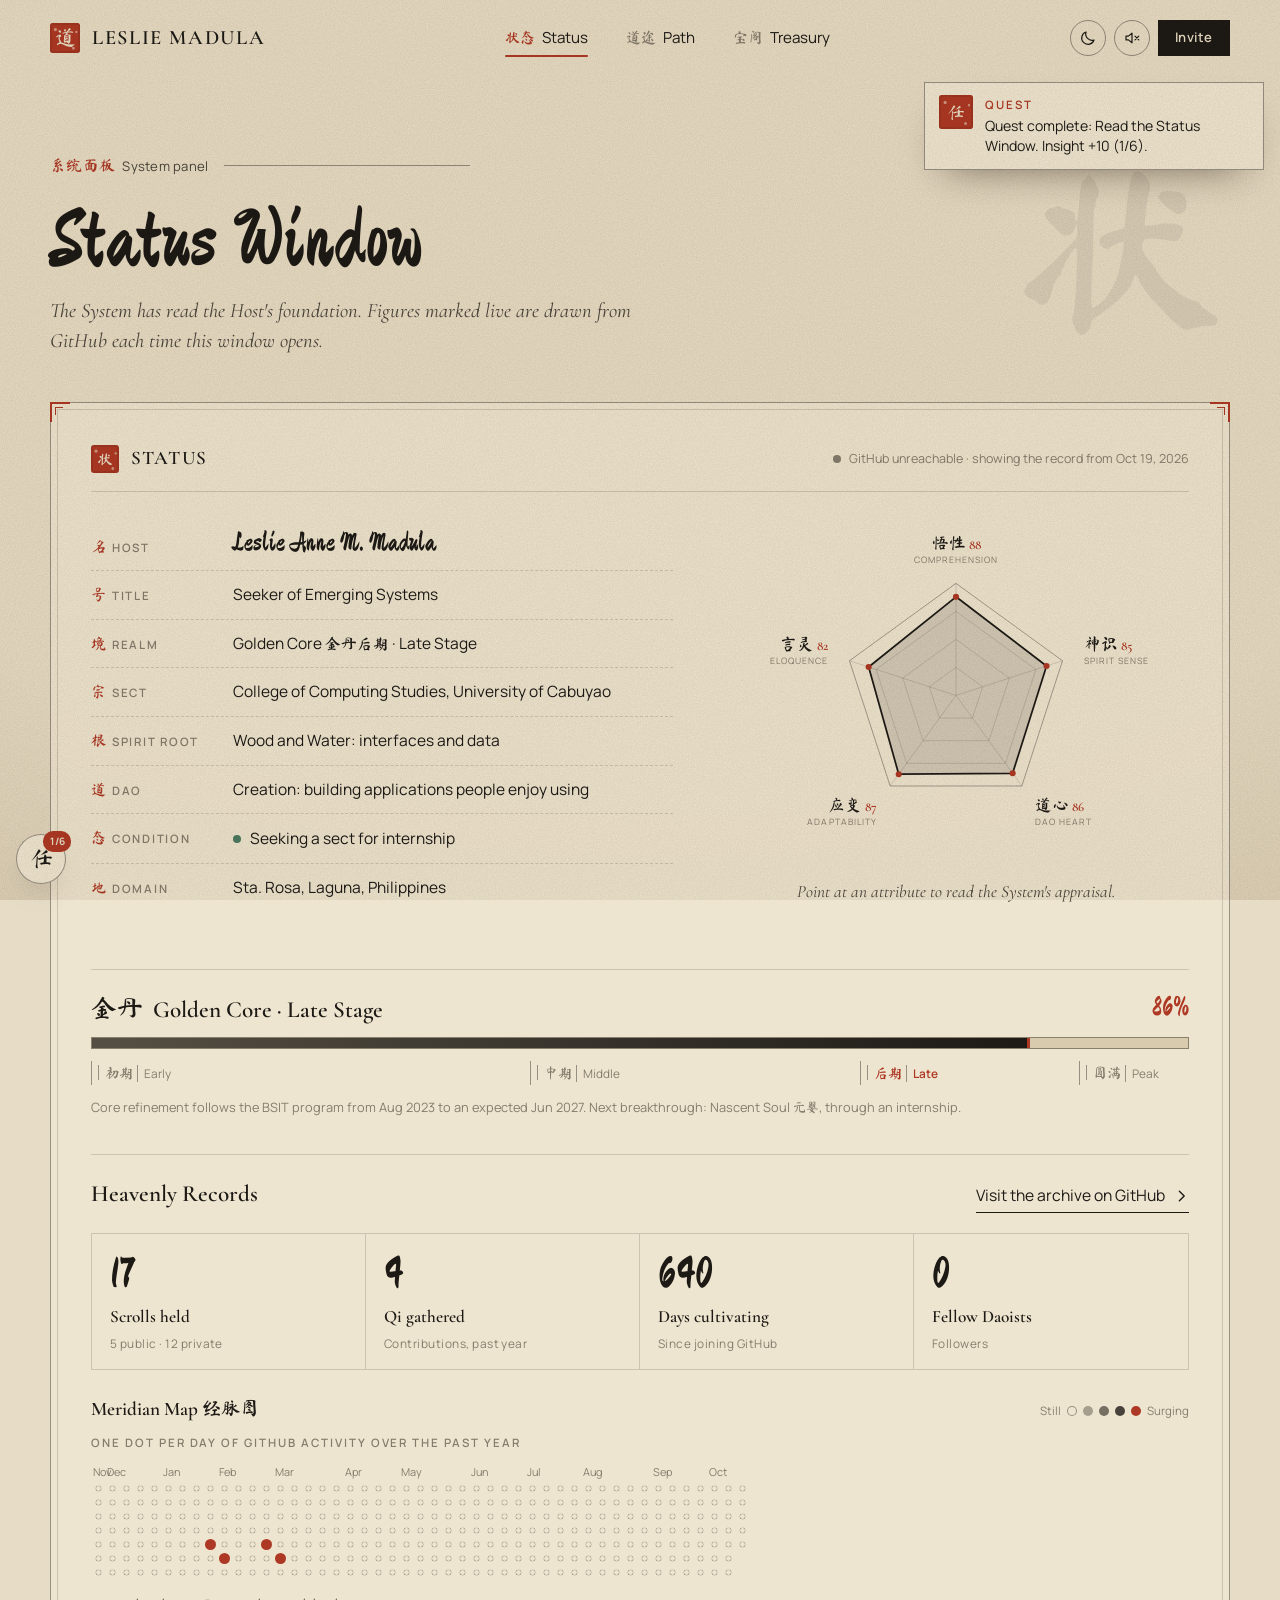
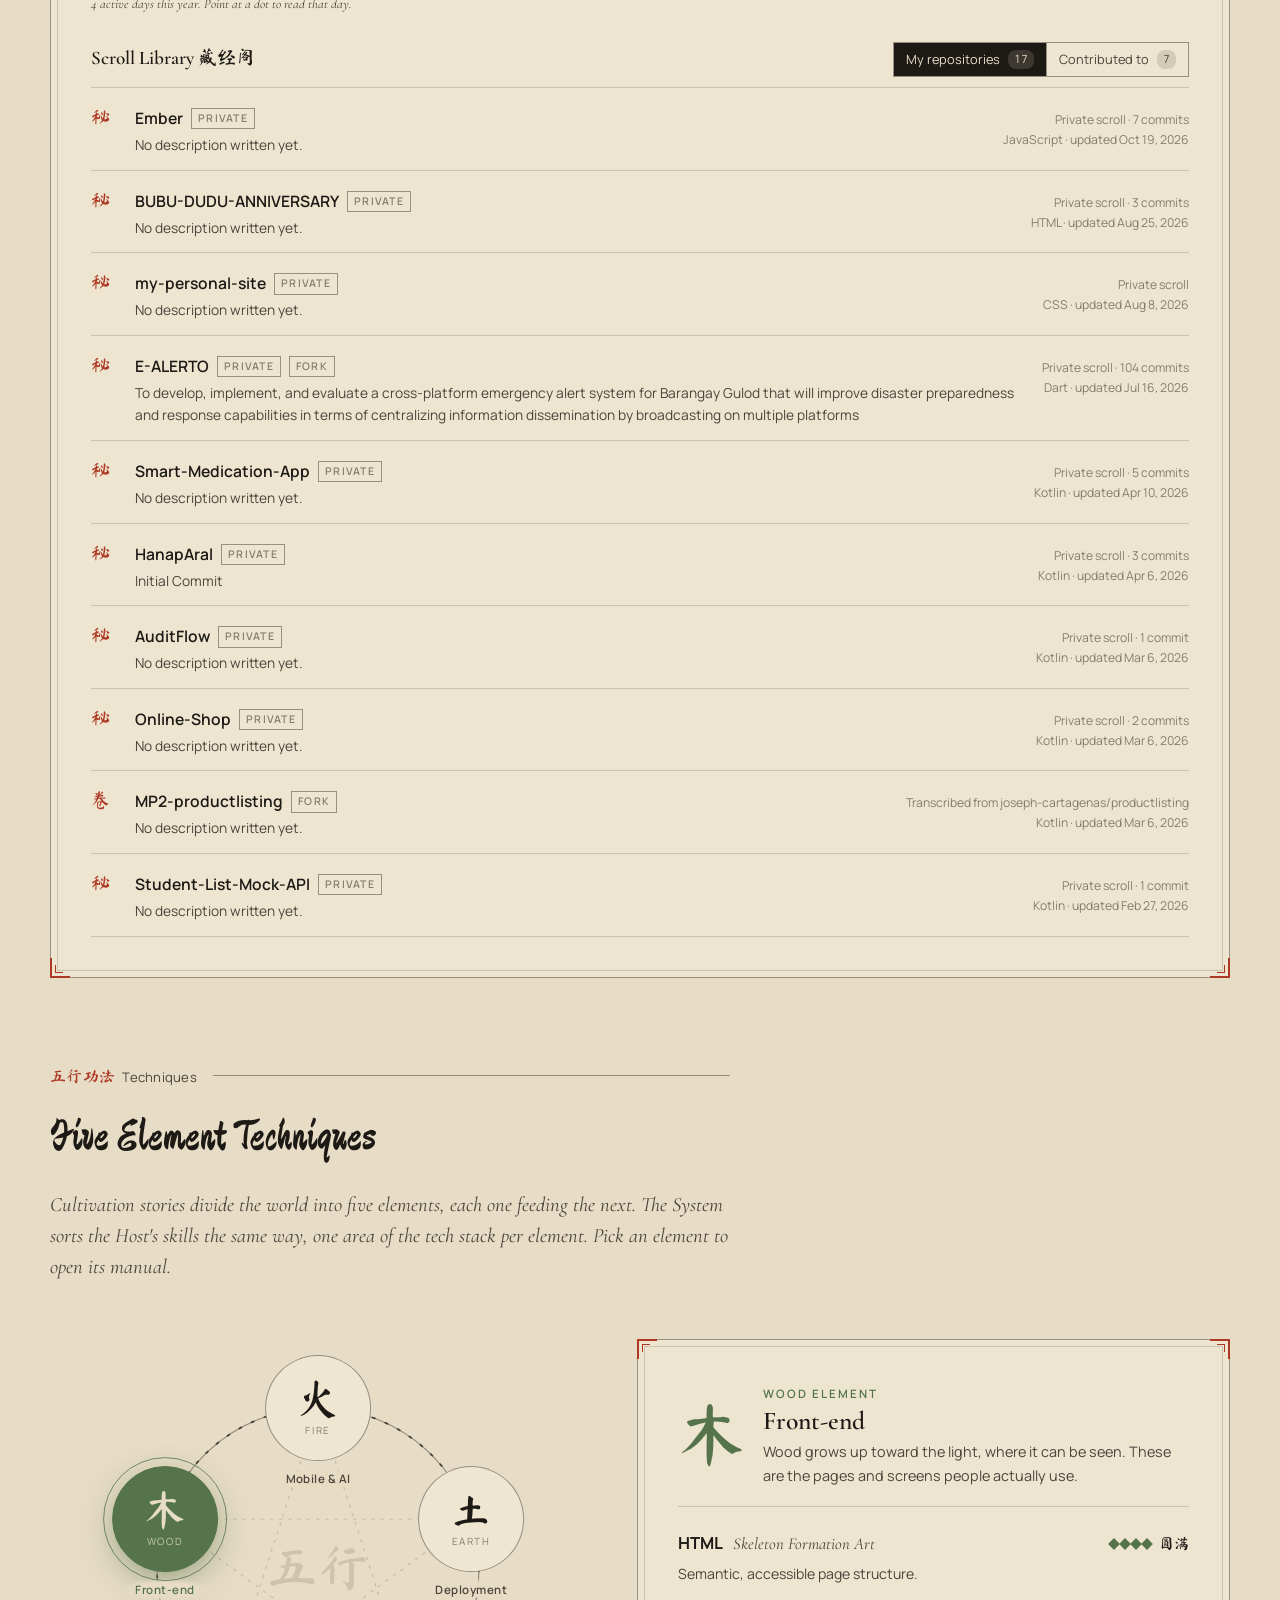
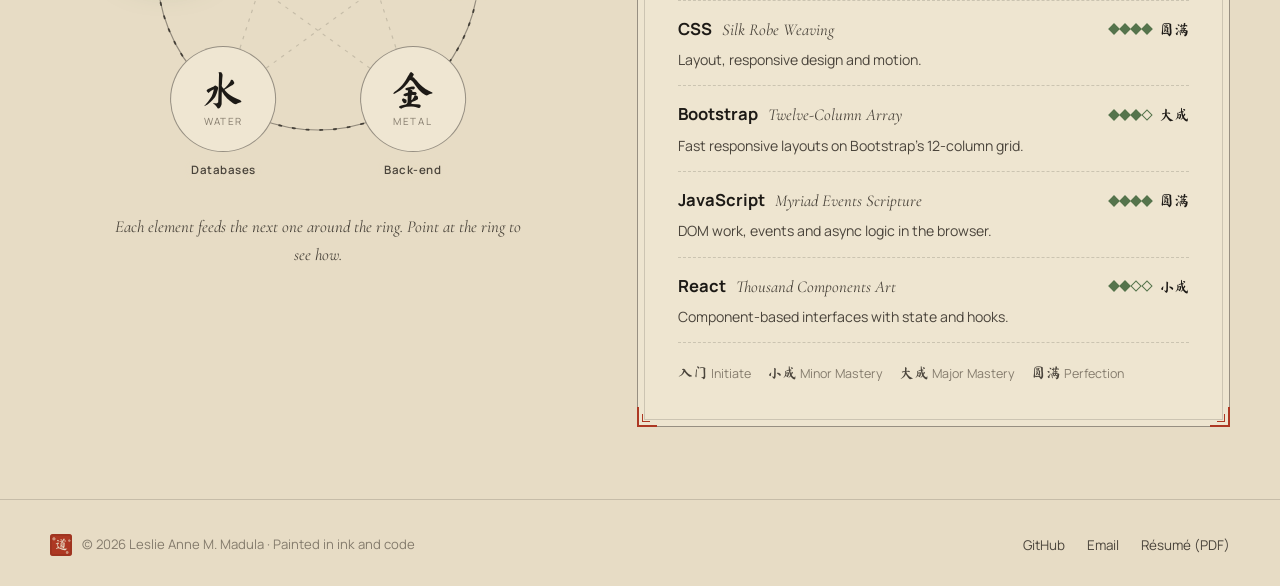
==== status.html @ 6765bb64 "Initial Commit" ====
<!doctype html>
<html lang="en">
<head>
  <meta charset="utf-8">
  <meta name="viewport" content="width=device-width, initial-scale=1, viewport-fit=cover">
  <title>Status Window · Leslie Madula</title>
  <meta name="description" content="Status window of Leslie Anne M. Madula: realm, attributes, live GitHub records and Five Element techniques.">
  <meta name="theme-color" content="#e7dcc5">
  <link rel="icon" href="assets/favicon.svg" type="image/svg+xml">
  <link rel="preconnect" href="https://fonts.googleapis.com">
  <link rel="preconnect" href="https://fonts.gstatic.com" crossorigin>
  <link rel="stylesheet" href="https://fonts.googleapis.com/css2?family=Cormorant+Garamond:ital,wght@0,500;0,600;1,500&family=Ma+Shan+Zheng&family=Manrope:wght@400;500;600;700&display=swap">
  <link rel="stylesheet" href="assets/css/base.css">
  <link rel="stylesheet" href="assets/css/components.css">
  <link rel="stylesheet" href="assets/css/pages/status.css">
  <script src="assets/js/boot.js"></script>
  <script type="module" src="assets/js/main.js"></script>
</head>
<body data-page="status">
  <main class="page">
    <section class="page-head wrap">
      <p class="eyebrow left"><span><span class="cn" lang="zh-Hans" translate="no">系统面板</span>&ensp;System panel</span></p>
      <h1 class="display">Status Window</h1>
      <p class="lead">The System has read the Host's foundation. Figures marked live are drawn from GitHub each time this window opens.</p>
      <span class="page-glyph" lang="zh-Hans" translate="no" aria-hidden="true">状</span>
    </section>

    <section class="wrap" aria-labelledby="status-title">
      <div class="window">
        <span class="corner tl"></span><span class="corner tr"></span><span class="corner bl"></span><span class="corner br"></span>
        <div class="window-bar">
          <div class="window-title"><span class="seal" translate="no" aria-hidden="true">状</span><h2 id="status-title">Status</h2></div>
          <span class="live" data-live><i></i><span>Reading the heavens…</span></span>
        </div>

        <div class="status-grid">
          <dl class="identity" data-identity></dl>
          <div class="radar-box">
            <svg class="radar" data-radar viewBox="0 0 480 400" role="group" aria-label="Attributes"></svg>
            <p class="attribute-note" data-attribute-note>Point at an attribute to read the System's appraisal.</p>
          </div>
        </div>

        <div class="realm-meter" data-realm-meter></div>

        <div class="records" data-records>
          <div class="records-head">
            <h2 class="h3">Heavenly Records</h2>
            <a class="link-ink" href="https://github.com/shenwuu" target="_blank" rel="noopener">Visit the archive on GitHub <svg viewBox="0 0 16 16" aria-hidden="true"><path d="M5 2.5 10.5 8 5 13.5" fill="none" stroke="currentColor" stroke-width="1.6" stroke-linecap="round" stroke-linejoin="round"/></svg></a>
          </div>
          <div class="stat-row" data-stats></div>

          <div class="record-block">
            <div class="record-block-head">
              <h3 class="h3">Meridian Map <span class="cn" lang="zh-Hans" translate="no" aria-hidden="true">经脉图</span></h3>
              <div class="heat-legend" aria-hidden="true">Still <i></i><i></i><i></i><i></i><i></i> Surging</div>
            </div>
            <p class="label">One dot per day of GitHub activity over the past year</p>
            <div class="heat-scroll">
              <div class="heat-months" data-heat-months aria-hidden="true"></div>
              <div class="heat" data-heat></div>
            </div>
            <p class="heat-tip" data-heat-tip>Point at a dot to read that day.</p>
          </div>

          <div class="record-block">
            <div class="record-block-head">
              <h3 class="h3">Scroll Library <span class="cn" lang="zh-Hans" translate="no" aria-hidden="true">藏经阁</span></h3>
              <div class="library-tabs" role="tablist" aria-label="Repositories" data-library-tabs></div>
            </div>
            <div class="repo-list" role="tabpanel" data-library></div>
          </div>
        </div>
      </div>
    </section>

    <section class="section wrap" aria-labelledby="techniques-title">
      <div class="section-head">
        <p class="eyebrow left"><span><span class="cn" lang="zh-Hans" translate="no">五行功法</span>&ensp;Techniques</span></p>
        <h2 class="h2" id="techniques-title">Five Element Techniques</h2>
        <p class="lead">Cultivation stories divide the world into five elements, each one feeding the next. The System sorts the Host's skills the same way, one area of the tech stack per element. Pick an element to open its manual.</p>
      </div>
      <div class="elements">
        <div>
          <div class="wheel" data-wheel></div>
          <p class="cycle-caption" data-cycle-caption>Each element feeds the next one around the ring. Point at the ring to see how.</p>
        </div>
        <div class="window" data-manual aria-live="polite"></div>
      </div>
    </section>
  </main>
</body>
</html>
---- assets/css/base.css ----
/* Tokens */
:root {
  --paper: #e7dcc5;
  --paper-2: #efe6d2;
  --paper-3: #d9cbae;
  --ink: #1d1a16;
  --ink-2: #4a443b;
  --ink-3: #857c6d;
  --line: rgba(29, 26, 22, 0.16);
  --line-strong: rgba(29, 26, 22, 0.42);
  --cinnabar: #ad3823;
  --sun: #d4502e;
  --jade: #4c7a61;
  --veil: #1d1a16;
  --veil-text: #e7dcc5;

  --g-heaven: #ad3823;
  --g-earth: #94712f;
  --g-mystic: #33495a;
  --g-yellow: #b49442;

  --e-wood: #55744c;
  --e-fire: #b4452b;
  --e-earth: #9a7639;
  --e-metal: #6f6c66;
  --e-water: #33505f;

  --f-brush: "Ma Shan Zheng", "STXingkai", "KaiTi", "Kaiti SC", "Brush Script MT", cursive;
  --f-serif: "Cormorant Garamond", "Cormorant", "EB Garamond", Garamond, "Times New Roman", serif;
  --f-sans: "Manrope", "Segoe UI", "Helvetica Neue", Arial, sans-serif;

  --header-h: 76px;
  --control-h: 36px;
  --gutter-l: max(16px, env(safe-area-inset-left, 0px));
  --gutter-r: max(16px, env(safe-area-inset-right, 0px));
  --wrap: 1180px;
  --ease: cubic-bezier(0.22, 0.7, 0.18, 1);
  color-scheme: light;
}

:root[data-theme="dark"] {
  --paper: #15130f;
  --paper-2: #1d1a15;
  --paper-3: #0e0c0a;
  --ink: #e6dac1;
  --ink-2: #bdb19a;
  --ink-3: #82786a;
  --line: rgba(230, 218, 193, 0.14);
  --line-strong: rgba(230, 218, 193, 0.38);
  --cinnabar: #d35b40;
  --sun: #ece2c9;
  --jade: #84b598;
  --veil: #0b0a08;
  --veil-text: #e6dac1;
  --g-heaven: #d35b40;
  --g-earth: #c9a35a;
  --g-mystic: #8fa9bb;
  --g-yellow: #d8bd6e;
  --e-wood: #8db07f;
  --e-fire: #dd6d4f;
  --e-earth: #c9a35a;
  --e-metal: #b2aea5;
  --e-water: #86a9bb;
  color-scheme: dark;
}

/* Reset */
*, *::before, *::after { box-sizing: border-box; }
html { -webkit-text-size-adjust: 100%; }
body {
  margin: 0;
  min-height: 100vh;
  background: radial-gradient(130% 95% at 50% 38%, transparent 52%, rgba(110, 84, 46, 0.16) 100%) fixed, var(--paper);
  color: var(--ink-2);
  font-family: var(--f-sans);
  font-size: 15.5px;
  line-height: 1.65;
  overflow-x: hidden;
  transition: background-color 0.6s var(--ease), color 0.6s var(--ease);
}
:root[data-theme="dark"] body {
  background: radial-gradient(130% 95% at 50% 38%, transparent 50%, rgba(0, 0, 0, 0.45) 100%) fixed, var(--paper);
}
body::after {
  content: "";
  position: fixed;
  inset: 0;
  z-index: 900;
  pointer-events: none;
  opacity: 0.55;
  mix-blend-mode: multiply;
  background-image: url("data:image/svg+xml;utf8,<svg xmlns='http://www.w3.org/2000/svg' width='220' height='220'><filter id='n'><feTurbulence type='fractalNoise' baseFrequency='.85' numOctaves='3' stitchTiles='stitch'/><feColorMatrix values='0 0 0 0 .32  0 0 0 0 .25  0 0 0 0 .15  0 0 0 .42 0'/></filter><rect width='100%' height='100%' filter='url(%23n)'/></svg>");
}
:root[data-theme="dark"] body::after { mix-blend-mode: screen; opacity: 0.16; }

img { max-width: 100%; display: block; }
a { color: inherit; }
button { font: inherit; color: inherit; }
::selection { background: var(--cinnabar); color: var(--paper); }
:focus-visible { outline: 2px solid var(--cinnabar); outline-offset: 3px; }
main { display: block; }

/* Layout */
.wrap {
  width: 100%;
  max-width: calc(var(--wrap) + 64px);
  margin-inline: auto;
  padding-left: max(32px, var(--gutter-l));
  padding-right: max(32px, var(--gutter-r));
}
.page { padding-top: calc(var(--header-h) + env(safe-area-inset-top, 0px)); }
.page-flush { padding-top: 0; }
.section { padding-block: clamp(40px, 8vh, 88px); }
.section-head { display: grid; gap: 10px; margin-bottom: clamp(24px, 4vh, 40px); max-width: 680px; }
.actions { display: flex; flex-wrap: wrap; align-items: center; gap: 28px; }
.sr-only { position: absolute !important; width: 1px; height: 1px; overflow: hidden; clip: rect(0 0 0 0); white-space: nowrap; }
.tabular { font-variant-numeric: tabular-nums; }

/* Type */
h1, h2, h3, h4 { color: var(--ink); margin: 0; text-wrap: balance; font-weight: 400; }
.cn { font-family: var(--f-brush); font-weight: 400; }
.display { font-family: var(--f-brush); font-size: clamp(2.5rem, 5.4vw, 4.7rem); line-height: 1.04; letter-spacing: 0.005em; }
.h2 { font-family: var(--f-brush); font-size: clamp(1.9rem, 3.4vw, 2.75rem); line-height: 1.1; }
.h3 { font-family: var(--f-serif); font-weight: 600; font-size: 1.45rem; line-height: 1.2; }
.lead { font-family: var(--f-serif); font-size: clamp(1.15rem, 1.6vw, 1.32rem); line-height: 1.5; color: var(--ink-2); font-style: italic; }
.label { font-family: var(--f-sans); font-size: 0.72rem; font-weight: 600; letter-spacing: 0.17em; text-transform: uppercase; color: var(--ink-3); }
.eyebrow { display: flex; align-items: center; gap: 16px; font-size: 0.82rem; color: var(--ink-2); letter-spacing: 0.02em; }
.eyebrow::before, .eyebrow::after { content: ""; flex: 1; min-width: 24px; height: 1px; background: var(--line-strong); }
.eyebrow.left::before { display: none; }
.eyebrow .cn { font-size: 1rem; color: var(--cinnabar); }

/* Links and buttons */
.link-ink {
  display: inline-flex;
  align-items: center;
  gap: 10px;
  padding: 6px 0;
  border: 0;
  background: linear-gradient(var(--ink), var(--ink)) left calc(100% - 2px) / 100% 1px no-repeat;
  color: var(--ink);
  font-size: 0.98rem;
  text-decoration: none;
  cursor: pointer;
  transition: color 0.2s;
}
.link-ink svg { width: 14px; height: 14px; transition: transform 0.35s var(--ease); }
.link-ink:hover { color: var(--cinnabar); background-image: linear-gradient(var(--cinnabar), var(--cinnabar)); }
.link-ink:hover svg { transform: translateX(4px); }

.btn {
  display: inline-flex;
  align-items: center;
  justify-content: center;
  gap: 10px;
  padding: 11px 20px;
  border: 1px solid var(--ink);
  background: transparent;
  color: var(--ink);
  font-size: 0.9rem;
  font-weight: 600;
  letter-spacing: 0.04em;
  text-decoration: none;
  cursor: pointer;
  transition: background 0.25s, color 0.25s, border-color 0.25s, transform 0.25s var(--ease);
}
.btn:hover { background: var(--ink); color: var(--paper); }
.btn:active { transform: translateY(1px); }
.btn.solid { background: var(--ink); color: var(--paper); }
.btn.solid:hover { background: var(--cinnabar); border-color: var(--cinnabar); }
.btn.compact { height: var(--control-h); padding: 0 16px; font-size: 0.82rem; }
.btn svg { width: 14px; height: 14px; }

.seal {
  position: relative;
  display: inline-grid;
  place-items: center;
  border-radius: 3px;
  background: var(--cinnabar);
  color: var(--paper);
  font-family: var(--f-brush);
  line-height: 1;
  box-shadow: inset 0 0 0 2px rgba(0, 0, 0, 0.08);
}
.seal::after {
  content: "";
  position: absolute;
  inset: 0;
  border-radius: inherit;
  background:
    radial-gradient(circle at 18% 22%, var(--paper) 0 1.2px, transparent 2px),
    radial-gradient(circle at 78% 84%, var(--paper) 0 1px, transparent 1.8px),
    radial-gradient(circle at 88% 30%, var(--paper) 0 0.8px, transparent 1.6px);
  opacity: 0.55;
  pointer-events: none;
}

/* Framed window */
.window {
  position: relative;
  padding: clamp(20px, 3.2vw, 40px);
  border: 1px solid var(--line-strong);
  background: color-mix(in srgb, var(--paper-2) 88%, transparent);
}
.window::before { content: ""; position: absolute; inset: 6px; border: 1px solid var(--line); pointer-events: none; }
.corner { position: absolute; width: 20px; height: 20px; pointer-events: none; }
.corner::before, .corner::after { content: ""; position: absolute; border-color: var(--cinnabar); border-style: solid; }
.corner::before { inset: 0; border-width: 2px 0 0 2px; }
.corner::after { left: 5px; top: 5px; width: 8px; height: 8px; border-width: 1.5px 0 0 1.5px; }
.corner.tl { left: -1px; top: -1px; }
.corner.tr { right: -1px; top: -1px; transform: scaleX(-1); }
.corner.bl { left: -1px; bottom: -1px; transform: scaleY(-1); }
.corner.br { right: -1px; bottom: -1px; transform: scale(-1, -1); }

.meter { position: relative; height: 12px; overflow: hidden; border: 1px solid var(--line-strong); background: var(--paper-3); }
.meter span { position: absolute; inset: 0 auto 0 0; width: 0; background: linear-gradient(90deg, color-mix(in srgb, var(--ink) 70%, transparent), var(--ink)); transition: width 1.6s var(--ease); }
.meter span::after { content: ""; position: absolute; right: 0; top: -3px; bottom: -3px; width: 3px; background: var(--cinnabar); }

/* Inner page heading */
.page-head { position: relative; padding-block: clamp(36px, 7vh, 72px) clamp(28px, 5vh, 52px); }
.page-head .eyebrow { max-width: 420px; margin-bottom: 18px; }
.page-head .display { margin-bottom: 14px; font-size: clamp(2.7rem, 6.4vw, 5.2rem); }
.page-head .lead { max-width: 620px; margin: 0; }
.page-glyph {
  position: absolute;
  right: max(32px, var(--gutter-r));
  top: 50%;
  transform: translateY(-46%);
  color: var(--ink);
  font-family: var(--f-brush);
  font-size: clamp(7rem, 17vw, 14rem);
  line-height: 1;
  opacity: 0.07;
  pointer-events: none;
  user-select: none;
}

@keyframes rise { from { opacity: 0.001; transform: translateY(8px); } to { opacity: 1; transform: none; } }
@keyframes pulse { 0% { box-shadow: 0 0 0 0 color-mix(in srgb, var(--jade) 60%, transparent); } 100% { box-shadow: 0 0 0 9px transparent; } }

@media (max-width: 720px) {
  :root { --header-h: 104px; }
  .wrap { padding-left: var(--gutter-l); padding-right: var(--gutter-r); }
  .page-glyph { display: none; }
}

@media (prefers-reduced-motion: reduce) {
  *, *::before, *::after {
    animation-duration: 0.001ms !important;
    animation-iteration-count: 1 !important;
    transition-duration: 0.001ms !important;
    scroll-behavior: auto !important;
  }
}
---- assets/css/components.css ----
/* Header */
.site-header {
  position: fixed;
  top: 0;
  left: 0;
  right: 0;
  z-index: 100;
  padding-top: env(safe-area-inset-top, 0px);
  transition: background 0.4s, box-shadow 0.4s;
}
.site-header.scrolled {
  background: color-mix(in srgb, var(--paper) 86%, transparent);
  -webkit-backdrop-filter: blur(8px);
  backdrop-filter: blur(8px);
  box-shadow: 0 1px 0 var(--line);
}
.header-row { display: flex; align-items: center; justify-content: space-between; gap: 20px; height: var(--header-h); }
.brand { display: inline-flex; align-items: center; gap: 12px; color: var(--ink); text-decoration: none; }
.brand .seal { width: 30px; height: 30px; font-size: 21px; }
.brand-name { font-family: var(--f-serif); font-size: 1.28rem; font-weight: 600; letter-spacing: 0.08em; text-transform: uppercase; }

.nav { display: flex; align-items: center; gap: clamp(16px, 3vw, 40px); }
.nav a { position: relative; display: inline-flex; align-items: baseline; gap: 7px; padding: 6px 0; color: var(--ink); font-size: 0.95rem; text-decoration: none; }
.nav a .cn { color: var(--ink-3); font-size: 0.95rem; transition: color 0.25s; }
.nav a::after {
  content: "";
  position: absolute;
  left: 0;
  right: 0;
  bottom: 0;
  height: 2px;
  border-radius: 2px;
  background: var(--cinnabar);
  transform: scaleX(0);
  transform-origin: left;
  transition: transform 0.35s var(--ease);
}
.nav a:hover::after, .nav a[aria-current="page"]::after { transform: scaleX(1); }
.nav a:hover .cn, .nav a[aria-current="page"] .cn { color: var(--cinnabar); }

.tools { display: flex; align-items: center; gap: 8px; }
.icon-btn {
  display: grid;
  place-items: center;
  width: var(--control-h);
  height: var(--control-h);
  padding: 0;
  border: 1px solid var(--line-strong);
  border-radius: 50%;
  background: transparent;
  color: var(--ink);
  cursor: pointer;
  transition: background 0.25s, color 0.25s, border-color 0.25s;
}
.icon-btn:hover { border-color: var(--ink); }
.icon-btn[aria-pressed="true"] { border-color: var(--ink); background: var(--ink); color: var(--paper); }
.icon-btn svg { width: 18px; height: 18px; fill: none; stroke: currentColor; stroke-width: 1.6; stroke-linecap: round; stroke-linejoin: round; }

@media (max-width: 720px) {
  .header-row { flex-wrap: wrap; row-gap: 6px; height: auto; padding-block: 12px 8px; }
  .nav { order: 3; width: 100%; justify-content: space-between; gap: 8px; padding-top: 6px; border-top: 1px solid var(--line); }
  .nav a { font-size: 0.88rem; }
  .brand-name { font-size: 1.08rem; }
}
@media (max-width: 420px) {
  .brand-name { display: none; }
}

/* Footer */
.site-footer { position: relative; z-index: 6; padding-block: 34px calc(30px + env(safe-area-inset-bottom, 0px)); border-top: 1px solid var(--line); }
.site-footer .wrap { display: flex; flex-wrap: wrap; align-items: center; justify-content: space-between; gap: 16px; }
.site-footer p { display: flex; align-items: center; gap: 10px; margin: 0; color: var(--ink-3); font-size: 0.82rem; }
.site-footer .seal { width: 22px; height: 22px; font-size: 13px; }
.footer-links { display: flex; flex-wrap: wrap; gap: 22px; font-size: 0.84rem; }
.footer-links a { color: var(--ink-2); text-decoration: none; }
.footer-links a:hover { color: var(--cinnabar); }

/* Notifications */
.toasts {
  position: fixed;
  top: calc(var(--header-h) + env(safe-area-inset-top, 0px) + 6px);
  right: max(16px, env(safe-area-inset-right, 0px));
  z-index: 400;
  display: grid;
  gap: 10px;
  width: min(340px, calc(100vw - 32px));
  pointer-events: none;
}
.toast {
  display: grid;
  grid-template-columns: 34px minmax(0, 1fr);
  align-items: start;
  gap: 12px;
  padding: 12px 14px;
  border: 1px solid var(--line-strong);
  background: var(--paper-2);
  box-shadow: 0 18px 40px -22px rgba(30, 20, 8, 0.6);
  pointer-events: auto;
  animation: toast-in 0.55s var(--ease) both;
}
.toast.leaving { animation: toast-out 0.45s var(--ease) forwards; }
.toast .seal { width: 34px; height: 34px; font-size: 18px; }
.toast .label { display: block; margin-bottom: 2px; color: var(--cinnabar); }
.toast p { margin: 0; color: var(--ink); font-size: 0.88rem; line-height: 1.45; }
@keyframes toast-in { from { opacity: 0; transform: translateX(24px); } to { opacity: 1; transform: none; } }
@keyframes toast-out { to { opacity: 0; transform: translateX(24px); } }

/* Quest log */
.quest-toggle {
  position: fixed;
  left: max(16px, env(safe-area-inset-left, 0px));
  bottom: calc(16px + env(safe-area-inset-bottom, 0px));
  z-index: 390;
  display: grid;
  place-items: center;
  width: 50px;
  height: 50px;
  border: 1px solid var(--line-strong);
  border-radius: 50%;
  background: var(--paper-2);
  color: var(--ink);
  font-family: var(--f-brush);
  font-size: 1.45rem;
  cursor: pointer;
  box-shadow: 0 14px 30px -18px rgba(30, 20, 8, 0.6);
  transition: transform 0.3s var(--ease), border-color 0.3s;
}
.quest-toggle:hover { border-color: var(--ink); transform: rotate(-8deg) scale(1.05); }
.quest-toggle.bump { animation: bump 0.6s var(--ease); }
.quest-count {
  position: absolute;
  top: -4px;
  right: -6px;
  padding: 2px 6px;
  border-radius: 10px;
  background: var(--cinnabar);
  color: var(--paper);
  font-family: var(--f-sans);
  font-size: 0.64rem;
  font-weight: 700;
  font-variant-numeric: tabular-nums;
}
@keyframes bump { 40% { transform: scale(1.2) rotate(-10deg); } }

.quest-panel {
  position: fixed;
  left: max(16px, env(safe-area-inset-left, 0px));
  bottom: calc(76px + env(safe-area-inset-bottom, 0px));
  z-index: 395;
  width: min(330px, calc(100vw - 32px));
  padding: 18px 18px 14px;
  border: 1px solid var(--line-strong);
  background: var(--paper-2);
  box-shadow: 0 24px 60px -28px rgba(30, 20, 8, 0.65);
  animation: rise 0.4s var(--ease);
}
.quest-panel .h3 { display: flex; align-items: center; gap: 8px; font-size: 1.25rem; }
.quest-panel .h3 .cn { color: var(--cinnabar); }
.quest-rank { margin: 4px 0 10px; color: var(--ink-2); font-size: 0.8rem; }
.quest-rank b { color: var(--ink); }
.quest-progress { height: 4px; margin-bottom: 10px; background: var(--paper-3); }
.quest-progress span { display: block; height: 100%; background: var(--cinnabar); transition: width 0.8s var(--ease); }
.quest-list { margin: 0; padding: 0; list-style: none; }
.quest-list li { display: grid; grid-template-columns: 20px minmax(0, 1fr); gap: 10px; padding: 7px 0; border-bottom: 1px dashed var(--line); color: var(--ink); font-size: 0.86rem; }
.quest-list li:last-child { border-bottom: 0; }
.quest-list small { display: block; color: var(--ink-3); font-size: 0.74rem; }
.quest-box { position: relative; width: 16px; height: 16px; margin-top: 3px; border: 1px solid var(--line-strong); }
.quest-list li.done { color: var(--ink-3); }
.quest-list li.done .quest-name { text-decoration: line-through; text-decoration-color: var(--cinnabar); }
.quest-list li.done .quest-box { border-color: var(--cinnabar); }
.quest-list li.done .quest-box::after {
  content: "";
  position: absolute;
  left: 4px;
  top: 0;
  width: 5px;
  height: 10px;
  border: solid var(--cinnabar);
  border-width: 0 2px 2px 0;
  transform: rotate(40deg);
}
.quest-footer { display: flex; align-items: center; justify-content: space-between; margin-top: 10px; color: var(--ink-3); font-size: 0.74rem; }
.quest-footer button { padding: 4px; border: 0; background: none; color: var(--ink-3); font-size: 0.74rem; text-decoration: underline; cursor: pointer; }

/* Invitation dialog */
.invite { width: min(560px, calc(100vw - 32px)); max-height: calc(100vh - 32px); padding: 0; overflow: visible; border: 0; background: transparent; color: var(--ink-2); }
.invite::backdrop { background: rgba(20, 15, 10, 0.55); -webkit-backdrop-filter: blur(4px); backdrop-filter: blur(4px); }
.invite[open] { animation: rise 0.45s var(--ease); }
.invite-card { position: relative; max-height: calc(100vh - 32px); padding: clamp(22px, 4vw, 34px); overflow: auto; border: 1px solid var(--line-strong); background: var(--paper-2); }
.invite-card::before { content: ""; position: absolute; inset: 6px; border: 1px solid var(--line); pointer-events: none; }
.invite-card .h2 { display: flex; flex-wrap: wrap; align-items: baseline; gap: 12px; margin-bottom: 4px; font-size: clamp(1.8rem, 4vw, 2.3rem); }
.invite-card .h2 .cn { color: var(--cinnabar); font-size: 0.8em; }
.invite-card > p { margin: 0 0 18px; font-size: 0.92rem; }
.invite-close { position: absolute; top: 10px; right: 12px; z-index: 2; display: grid; place-items: center; width: 32px; height: 32px; padding: 0; border: 0; background: none; color: var(--ink-3); cursor: pointer; }
.invite-close:hover { color: var(--ink); }
.invite-close svg { width: 18px; height: 18px; fill: none; stroke: currentColor; stroke-width: 1.6; stroke-linecap: round; }
.field { display: grid; gap: 5px; margin-bottom: 12px; }
.field label { color: var(--ink-3); font-size: 0.7rem; font-weight: 600; letter-spacing: 0.14em; text-transform: uppercase; }
.field input, .field textarea {
  padding: 8px 2px;
  border: 0;
  border-bottom: 1px solid var(--line-strong);
  border-radius: 0;
  background: transparent;
  color: var(--ink);
  font: inherit;
  font-size: 0.95rem;
  resize: vertical;
}
.field textarea { min-height: 92px; padding: 10px; border: 1px solid var(--line-strong); }
.field input:focus, .field textarea:focus { outline: none; border-color: var(--cinnabar); }
.invite-actions { display: flex; flex-wrap: wrap; align-items: center; gap: 10px; margin-top: 6px; }
.invite-note { min-height: 1.3em; margin: 10px 0 0; color: var(--jade); font-size: 0.82rem; }
.invite-note.error { color: var(--cinnabar); }
.channels { display: grid; gap: 8px; margin-top: 20px; padding-top: 16px; border-top: 1px dashed var(--line); font-size: 0.88rem; }
.channels div { display: flex; flex-wrap: wrap; align-items: center; gap: 10px; }
.channels .key { width: 70px; color: var(--ink-3); font-size: 0.7rem; font-weight: 600; letter-spacing: 0.14em; text-transform: uppercase; }
.channels code { color: var(--ink); font-family: var(--f-sans); word-break: break-all; user-select: all; }
.copy-btn { padding: 2px 8px; border: 1px solid var(--line-strong); background: none; color: var(--ink-2); font-size: 0.72rem; cursor: pointer; }
.copy-btn:hover { border-color: var(--ink); color: var(--ink); }
.stamp { position: absolute; right: 26px; bottom: 26px; width: 74px; height: 74px; font-size: 2.6rem; opacity: 0; transform: scale(2.4) rotate(-14deg); pointer-events: none; }
.stamp.down { animation: stamp 0.55s cubic-bezier(0.3, 1.6, 0.5, 1) forwards; }
@keyframes stamp { to { opacity: 0.92; transform: scale(1) rotate(-8deg); } }

/* Page transition */
.veil {
  position: fixed;
  inset: 0;
  z-index: 800;
  display: grid;
  place-items: center;
  background: var(--veil);
  color: var(--veil-text);
  pointer-events: none;
  clip-path: circle(0% at var(--vx, 50%) var(--vy, 50%));
}
.veil span { font-family: var(--f-brush); font-size: clamp(4rem, 14vw, 9rem); line-height: 1; letter-spacing: 0.1em; opacity: 0; transform: scale(0.9); transition: opacity 0.35s 0.1s, transform 0.6s var(--ease); }
.veil.cover { pointer-events: auto; animation: veil-in 0.5s var(--ease) forwards; }
.veil.cover span, .veil.reveal span { opacity: 1; transform: none; }
.veil.reveal { animation: veil-out 0.7s var(--ease) forwards; }
.veil.reveal span { opacity: 0; transition: opacity 0.4s; }
html.arriving::after { content: ""; position: fixed; inset: 0; z-index: 799; background: var(--veil); animation: arrive-fallback 0.4s 1.8s forwards; }
@keyframes veil-in { from { clip-path: circle(0% at var(--vx, 50%) var(--vy, 50%)); } to { clip-path: circle(150% at var(--vx, 50%) var(--vy, 50%)); } }
@keyframes veil-out { from { clip-path: circle(150% at 50% 50%); } to { clip-path: circle(0% at 50% 50%); } }
@keyframes arrive-fallback { to { opacity: 0; visibility: hidden; } }
---- assets/css/pages/status.css ----
.window-bar {
  display: flex;
  flex-wrap: wrap;
  align-items: center;
  justify-content: space-between;
  gap: 14px;
  margin-bottom: 24px;
  padding-bottom: 16px;
  border-bottom: 1px solid var(--line);
}
.window-title { display: flex; align-items: center; gap: 12px; }
.window-title .seal { width: 28px; height: 28px; font-size: 16px; }
.window-title h2 { color: var(--ink); font-family: var(--f-serif); font-size: 1.2rem; font-weight: 600; letter-spacing: 0.06em; text-transform: uppercase; }
.live { display: inline-flex; align-items: center; gap: 8px; color: var(--ink-3); font-size: 0.78rem; }
.live i { display: inline-block; width: 8px; height: 8px; border-radius: 50%; background: var(--ink-3); }
.live.on i { background: var(--jade); animation: pulse 2.4s infinite; }

.status-grid { display: grid; grid-template-columns: minmax(0, 1.25fr) minmax(0, 1fr); align-items: start; gap: clamp(24px, 4vw, 56px); }

/* Identity */
.identity { display: grid; margin: 0; }
.identity div { display: grid; grid-template-columns: 128px minmax(0, 1fr); align-items: baseline; gap: 14px; padding: 11px 0; border-bottom: 1px dashed var(--line); }
.identity div:last-child { border-bottom: 0; }
.identity dt { color: var(--ink-3); font-size: 0.72rem; font-weight: 600; letter-spacing: 0.15em; text-transform: uppercase; }
.identity dt .cn { margin-right: 6px; color: var(--cinnabar); font-size: 0.95rem; letter-spacing: 0; text-transform: none; }
.identity dd { min-width: 0; margin: 0; color: var(--ink); }
.identity .name { font-family: var(--f-brush); font-size: 1.7rem; line-height: 1.1; }
.identity .condition { display: inline-flex; align-items: center; gap: 9px; }
.identity .condition i { flex: none; width: 8px; height: 8px; border-radius: 50%; background: var(--jade); animation: pulse 2.4s infinite; }

/* Radar */
.radar-box { display: grid; gap: 12px; }
.radar { width: 100%; max-width: 420px; margin-inline: auto; overflow: visible; }
.radar .grid { fill: none; stroke: var(--line-strong); stroke-width: 1; }
.radar .grid.faint { stroke: var(--line); }
.radar .axis { stroke: var(--line); stroke-width: 1; }
.radar .shape { fill: color-mix(in srgb, var(--ink) 14%, transparent); stroke: var(--ink); stroke-width: 2; stroke-linejoin: round; }
.radar .dot { fill: var(--cinnabar); }
.radar .vertex { cursor: pointer; }
.radar .vertex text { fill: var(--ink); font-family: var(--f-brush); font-size: 19px; }
.radar .vertex .en { fill: var(--ink-3); font-family: var(--f-sans); font-size: 10px; letter-spacing: 0.12em; text-transform: uppercase; }
.radar .vertex .value { fill: var(--cinnabar); font-family: var(--f-serif); font-size: 15px; font-weight: 600; }
.radar .vertex:hover text:first-child, .radar .vertex.active text:first-child { fill: var(--cinnabar); }
.attribute-note { min-height: 3.2em; margin: 0; padding-inline: 8px; color: var(--ink-2); font-family: var(--f-serif); font-size: 1.08rem; font-style: italic; text-align: center; }
.attribute-note b { color: var(--ink); font-style: normal; font-weight: 600; }

/* Realm meter */
.realm-meter { display: grid; gap: 12px; margin-top: clamp(26px, 4vh, 40px); padding-top: 22px; border-top: 1px solid var(--line); }
.realm-meter-top { display: flex; flex-wrap: wrap; align-items: baseline; justify-content: space-between; gap: 14px; }
.realm-meter-top .h3 { display: flex; flex-wrap: wrap; align-items: baseline; gap: 10px; }
.realm-meter-top .h3 .cn { color: var(--ink); font-size: 1.6rem; }
.realm-meter-top .percent { color: var(--cinnabar); font-family: var(--f-brush); font-size: 1.7rem; line-height: 1; }
.meter-stages { display: grid; grid-template-columns: 40fr 30fr 20fr 10fr; color: var(--ink-3); font-size: 0.74rem; }
.meter-stages span { overflow: hidden; padding-left: 6px; border-left: 1px solid var(--line-strong); text-overflow: ellipsis; white-space: nowrap; }
.meter-stages span.active { color: var(--cinnabar); font-weight: 600; }
.meter-stages .cn { margin-right: 4px; font-size: 0.9rem; }
.realm-meter small { color: var(--ink-3); font-size: 0.8rem; }

/* GitHub records */
.records { margin-top: clamp(26px, 4vh, 40px); padding-top: 22px; border-top: 1px solid var(--line); }
.records-head { display: flex; flex-wrap: wrap; align-items: baseline; justify-content: space-between; gap: 12px; margin-bottom: 18px; }
.stat-row { display: grid; grid-template-columns: repeat(4, minmax(0, 1fr)); border: 1px solid var(--line); }
.stat { display: grid; gap: 2px; min-width: 0; padding: 18px 18px 16px; border-right: 1px solid var(--line); }
.stat:last-child { border-right: 0; }
.stat .number { color: var(--ink); font-family: var(--f-brush); font-size: clamp(2rem, 3.4vw, 2.8rem); font-variant-numeric: tabular-nums; line-height: 1; }
.stat .name { margin-top: 6px; color: var(--ink); font-family: var(--f-serif); font-size: 1.08rem; font-weight: 600; }
.stat .caption { color: var(--ink-3); font-size: 0.74rem; letter-spacing: 0.04em; }

.record-block { margin-top: 26px; }
.record-block-head { display: flex; flex-wrap: wrap; align-items: baseline; justify-content: space-between; gap: 12px; margin-bottom: 10px; }
.record-block-head .h3 { font-size: 1.2rem; }
.heat-scroll { padding-bottom: 6px; overflow-x: auto; scrollbar-width: thin; }
.heat { display: grid; grid-auto-flow: column; grid-template-rows: repeat(7, 11px); grid-auto-columns: 11px; gap: 3px; width: max-content; padding: 4px 2px; }
.heat i { position: relative; display: block; width: 11px; height: 11px; border-radius: 50%; }
.heat i.pad { visibility: hidden; }
.heat i[data-level="0"] { box-shadow: inset 0 0 0 1px var(--line-strong); transform: scale(0.55); }
.heat i[data-level="1"] { background: color-mix(in srgb, var(--ink) 35%, transparent); transform: scale(0.8); }
.heat i[data-level="2"] { background: color-mix(in srgb, var(--ink) 58%, transparent); transform: scale(0.9); }
.heat i[data-level="3"] { background: color-mix(in srgb, var(--ink) 80%, transparent); }
.heat i[data-level="4"] { background: var(--cinnabar); }
.heat i:hover { outline: 1px solid var(--cinnabar); outline-offset: 1px; }
.heat-months { display: grid; grid-auto-flow: column; grid-auto-columns: 14px; width: max-content; height: 16px; padding-left: 2px; color: var(--ink-3); font-size: 0.68rem; }
.heat-months span { white-space: nowrap; }
.heat-legend { display: flex; align-items: center; gap: 6px; color: var(--ink-3); font-size: 0.72rem; }
.heat-legend i { display: inline-block; width: 10px; height: 10px; border-radius: 50%; }
.heat-legend i:nth-of-type(1) { box-shadow: inset 0 0 0 1px var(--line-strong); }
.heat-legend i:nth-of-type(2) { background: color-mix(in srgb, var(--ink) 35%, transparent); }
.heat-legend i:nth-of-type(3) { background: color-mix(in srgb, var(--ink) 58%, transparent); }
.heat-legend i:nth-of-type(4) { background: color-mix(in srgb, var(--ink) 80%, transparent); }
.heat-legend i:nth-of-type(5) { background: var(--cinnabar); }
.heat-tip { min-height: 1.5em; margin-top: 6px; color: var(--ink-2); font-family: var(--f-serif); font-size: 0.82rem; font-style: italic; }

.repo-list { display: grid; margin-top: 10px; border-top: 1px solid var(--line); }
.repo { display: grid; grid-template-columns: 30px minmax(0, 1fr) auto; align-items: baseline; gap: 14px; padding: 13px 0; border-bottom: 1px solid var(--line); color: inherit; text-decoration: none; transition: background 0.25s, padding 0.3s var(--ease); }
.repo:hover { padding-left: 8px; background: color-mix(in srgb, var(--ink) 4%, transparent); }
.repo.private { cursor: default; }
.repo.private:hover { padding-left: 0; background: none; }
.repo .cn { color: var(--cinnabar); font-size: 1.2rem; }
.repo b { color: var(--ink); font-size: 0.98rem; font-weight: 600; }
.repo p { margin: 2px 0 0; color: var(--ink-2); font-size: 0.86rem; }
.repo .meta { color: var(--ink-3); font-size: 0.76rem; text-align: right; white-space: nowrap; }
.library-tabs { display: inline-flex; border: 1px solid var(--line-strong); }
.library-tab { display: inline-flex; align-items: center; gap: 8px; padding: 6px 12px; border: 0; background: transparent; color: var(--ink-2); font-size: 0.8rem; cursor: pointer; transition: background 0.25s, color 0.25s; }
.library-tab + .library-tab { border-left: 1px solid var(--line-strong); }
.library-tab:hover { color: var(--ink); }
.library-tab[aria-selected="true"] { background: var(--ink); color: var(--paper); }
.library-tab .count { padding: 0 6px; border-radius: 8px; background: color-mix(in srgb, currentColor 16%, transparent); font-size: 0.7rem; }
.library-empty { margin: 14px 0 0; max-width: 560px; color: var(--ink-2); font-family: var(--f-serif); font-size: 1rem; font-style: italic; }
.tag { display: inline-block; margin-left: 8px; padding: 1px 6px; border: 1px solid var(--line-strong); color: var(--ink-3); font-size: 0.66rem; font-weight: 600; letter-spacing: 0.12em; text-transform: uppercase; vertical-align: 2px; }

/* Five elements */
.elements { display: grid; grid-template-columns: minmax(0, 0.95fr) minmax(0, 1.05fr); align-items: start; gap: clamp(24px, 4vw, 64px); }
.wheel { position: relative; width: 100%; max-width: 460px; aspect-ratio: 1; margin-inline: auto; }
.wheel svg { position: absolute; inset: 0; width: 100%; height: 100%; overflow: visible; }
.wheel .ring { fill: none; stroke: var(--line-strong); stroke-width: 1; }
.wheel .flow { fill: none; stroke: var(--ink); stroke-width: 1.6; stroke-dasharray: 2 10; stroke-linecap: round; opacity: 0.7; animation: flow 3s linear infinite; }
.wheel .star { fill: none; stroke: var(--line); stroke-width: 1; stroke-dasharray: 3 5; }
.wheel .arc-hit { fill: none; stroke: transparent; stroke-width: 22; cursor: help; pointer-events: stroke; }
.wheel .arc { fill: none; stroke: transparent; stroke-width: 2.5; pointer-events: none; transition: stroke 0.3s; }
.wheel .arc-hit:hover + .arc { stroke: var(--cinnabar); }
.wheel .centre { fill: var(--ink); font-family: var(--f-brush); font-size: 44px; opacity: 0.12; }
@keyframes flow { to { stroke-dashoffset: -48; } }
.element-node {
  position: absolute;
  display: grid;
  place-items: center;
  align-content: center;
  width: 23%;
  max-width: 100%;
  aspect-ratio: 1;
  padding: 0;
  border: 1px solid var(--line-strong);
  border-radius: 50%;
  background: var(--paper-2);
  color: var(--ink);
  cursor: pointer;
  transform: translate(-50%, -50%);
  transition: transform 0.4s var(--ease), background 0.3s, color 0.3s, box-shadow 0.4s, border-color 0.3s;
}
.element-node .cn { font-size: clamp(1.9rem, 3.6vw, 2.6rem); line-height: 1; }
.element-node small { margin-top: 2px; color: var(--ink-3); font-size: 0.62rem; letter-spacing: 0.16em; text-transform: uppercase; }
.element-node::after { content: ""; position: absolute; inset: -6px; border: 1px solid var(--element); border-radius: 50%; opacity: 0; transition: opacity 0.3s, inset 0.4s var(--ease); }
.element-node:hover { border-color: var(--element); transform: translate(-50%, -50%) scale(1.06); }
.element-node:hover::after { opacity: 0.6; }
.element-node[aria-pressed="true"] { border-color: var(--element); background: var(--element); color: var(--paper); box-shadow: 0 10px 40px -12px var(--element); }
.element-node[aria-pressed="true"] small { color: color-mix(in srgb, var(--paper) 80%, transparent); }
.element-node[aria-pressed="true"]::after { inset: -10px; opacity: 0.8; }
.node-tag { position: absolute; top: calc(100% + 7px); left: 50%; padding: 2px 16px; background: radial-gradient(closest-side, var(--paper) 62%, transparent); color: var(--ink-2); text-shadow: 0 0 3px var(--paper), 0 0 6px var(--paper), 0 0 10px var(--paper); font-size: 0.72rem; font-weight: 600; letter-spacing: 0.04em; white-space: nowrap; transform: translateX(-50%); transition: color 0.3s; }
.element-node:hover .node-tag, .element-node[aria-pressed="true"] .node-tag { color: var(--element); }
.cycle-caption { max-width: 420px; min-height: 3em; margin: 14px auto 0; color: var(--ink-2); font-family: var(--f-serif); font-size: 1.05rem; font-style: italic; text-align: center; }

.manual-head { display: grid; grid-template-columns: auto minmax(0, 1fr); align-items: center; gap: 18px; margin-bottom: 8px; padding-bottom: 18px; border-bottom: 1px solid var(--line); }
.manual-glyph { color: var(--element, var(--ink)); font-family: var(--f-brush); font-size: 4.2rem; line-height: 1; }
.manual-head .h3 { font-size: 1.6rem; }
.manual-head p { margin: 4px 0 0; color: var(--ink-2); font-size: 0.9rem; }
.manual-head .label { color: var(--element, var(--ink-3)); }
.technique-list { margin: 0; padding: 0; list-style: none; }
.technique { display: grid; grid-template-columns: minmax(0, 1fr) auto; gap: 4px 18px; padding: 14px 0; border-bottom: 1px dashed var(--line); animation: rise 0.5s var(--ease) both; }
.technique:nth-child(2) { animation-delay: 0.05s; }
.technique:nth-child(3) { animation-delay: 0.1s; }
.technique:nth-child(4) { animation-delay: 0.15s; }
.technique:nth-child(5) { animation-delay: 0.2s; }
.technique-name { display: flex; flex-wrap: wrap; align-items: baseline; gap: 10px; }
.technique-name b { color: var(--ink); font-size: 1.04rem; font-weight: 700; }
.technique-name em { color: var(--ink-2); font-family: var(--f-serif); font-size: 1.04rem; }
.technique p { grid-column: 1 / -1; margin: 0; color: var(--ink-2); font-size: 0.88rem; }
.mastery { display: flex; align-items: center; gap: 8px; color: var(--ink-3); font-size: 0.74rem; white-space: nowrap; }
.mastery .pips { display: inline-flex; gap: 3px; }
.mastery .pips i { display: inline-block; width: 8px; height: 8px; border: 1px solid var(--element, var(--ink)); transform: rotate(45deg); }
.mastery .pips i.on { background: var(--element, var(--ink)); }
.mastery .cn { color: var(--ink); font-size: 0.95rem; }
.mastery-legend { display: flex; flex-wrap: wrap; gap: 6px 16px; margin-top: 18px; color: var(--ink-3); font-size: 0.78rem; }
.mastery-legend .cn { margin-right: 3px; color: var(--ink-2); font-size: 0.92rem; }

@media (max-width: 900px) {
  .status-grid, .elements { grid-template-columns: minmax(0, 1fr); }
  .stat-row { grid-template-columns: repeat(2, minmax(0, 1fr)); }
  .stat:nth-child(2) { border-right: 0; }
  .stat:nth-child(-n + 2) { border-bottom: 1px solid var(--line); }
}
@media (max-width: 720px) {
  .identity div { grid-template-columns: minmax(0, 1fr); gap: 2px; }
  .meter-stages .en { display: none; }
  .repo { grid-template-columns: 24px minmax(0, 1fr); }
  .repo .meta { grid-column: 2; text-align: left; }
}
@media (max-width: 420px) {
  .stat { padding: 14px 12px; }
}
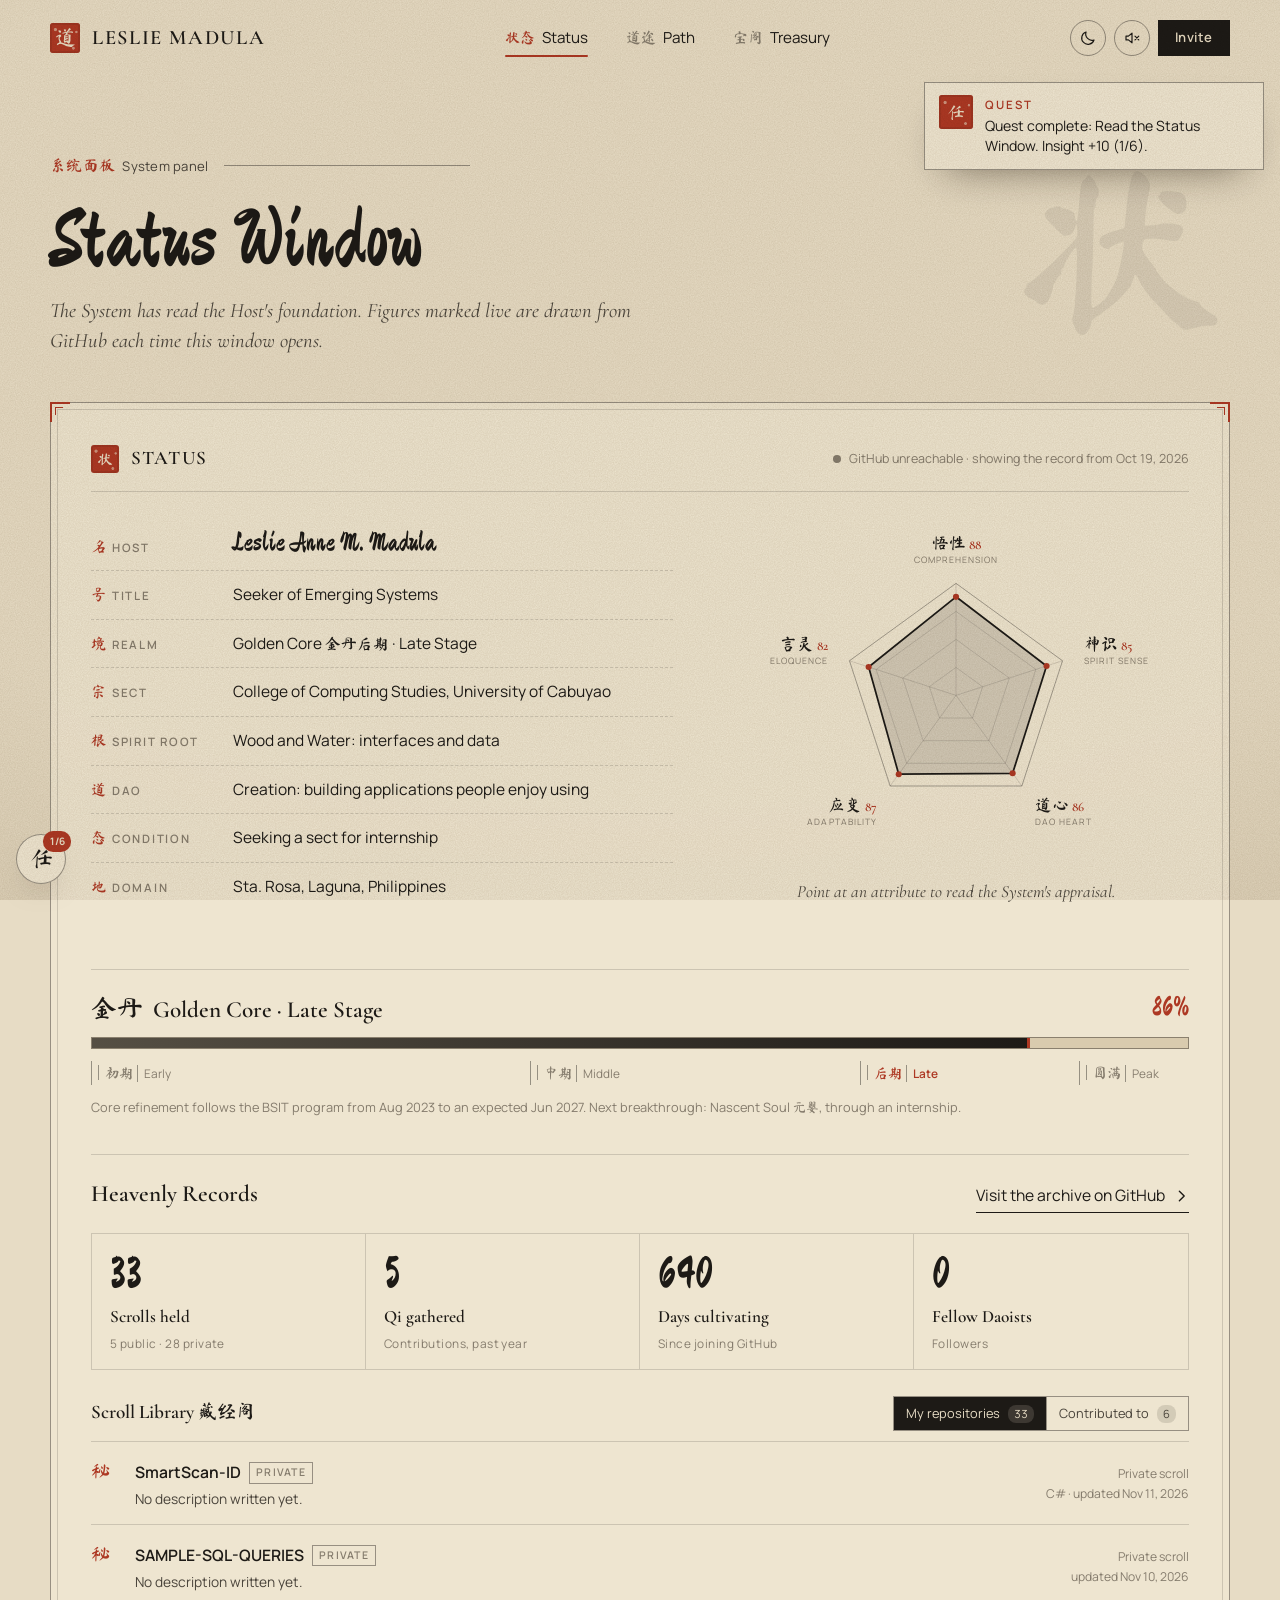
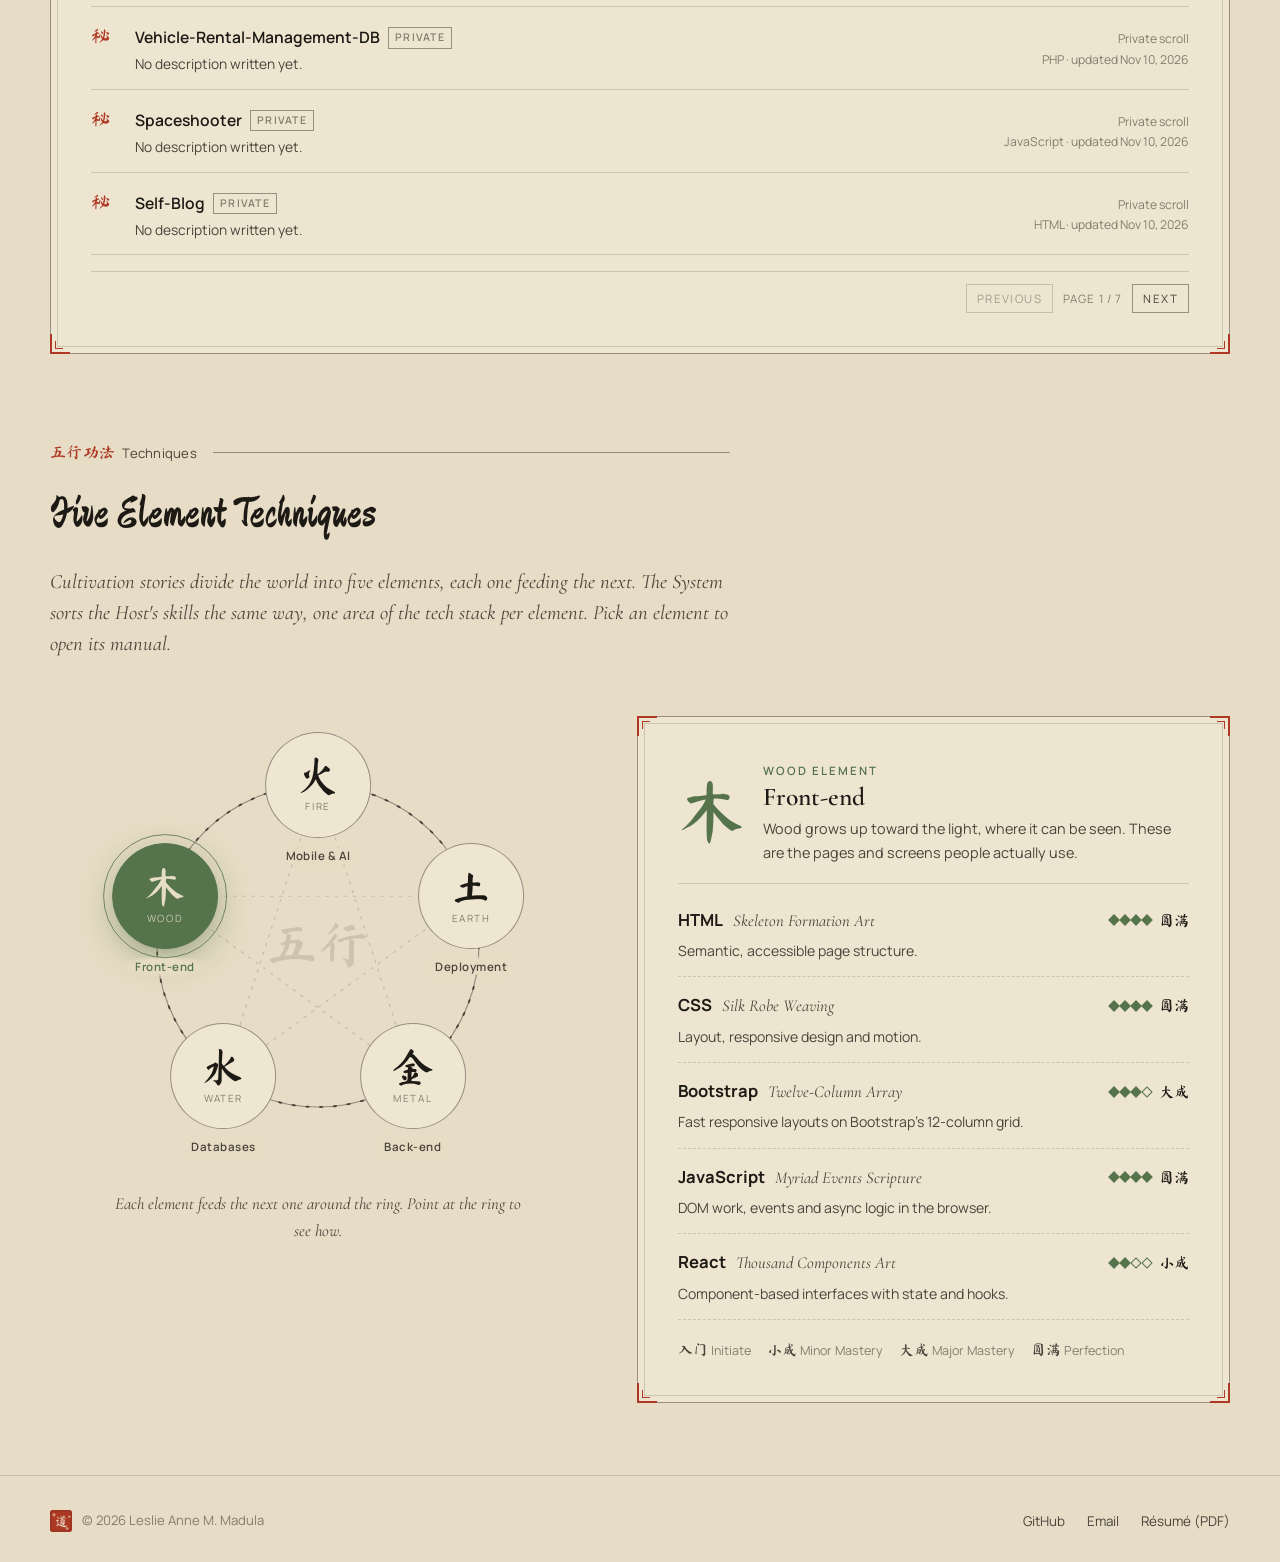
==== commit 11f6d6d3: "style: change path cards and some texts; to be continued" ====
--- a/status.html
+++ b/status.html
@@ -46,10 +46,11 @@
         <div class="records" data-records>
           <div class="records-head">
             <h2 class="h3">Heavenly Records</h2>
-            <a class="link-ink" href="https://github.com/shenwuu" target="_blank" rel="noopener">Visit the archive on GitHub <svg viewBox="0 0 16 16" aria-hidden="true"><path d="M5 2.5 10.5 8 5 13.5" fill="none" stroke="currentColor" stroke-width="1.6" stroke-linecap="round" stroke-linejoin="round"/></svg></a>
+            <a class="link-ink" href="https://github.com/leslie-anne-madula" target="_blank" rel="noopener">Visit the archive on GitHub <svg viewBox="0 0 16 16" aria-hidden="true"><path d="M5 2.5 10.5 8 5 13.5" fill="none" stroke="currentColor" stroke-width="1.6" stroke-linecap="round" stroke-linejoin="round"/></svg></a>
           </div>
           <div class="stat-row" data-stats></div>
 
+          <!-- Meridian map hidden for now.
           <div class="record-block">
             <div class="record-block-head">
               <h3 class="h3">Meridian Map <span class="cn" lang="zh-Hans" translate="no" aria-hidden="true">经脉图</span></h3>
@@ -62,6 +63,7 @@
             </div>
             <p class="heat-tip" data-heat-tip>Point at a dot to read that day.</p>
           </div>
+          -->
 
           <div class="record-block">
             <div class="record-block-head">
--- a/assets/css/pages/status.css
+++ b/assets/css/pages/status.css
@@ -13,7 +13,7 @@
 .window-title h2 { color: var(--ink); font-family: var(--f-serif); font-size: 1.2rem; font-weight: 600; letter-spacing: 0.06em; text-transform: uppercase; }
 .live { display: inline-flex; align-items: center; gap: 8px; color: var(--ink-3); font-size: 0.78rem; }
 .live i { display: inline-block; width: 8px; height: 8px; border-radius: 50%; background: var(--ink-3); }
-.live.on i { background: var(--jade); animation: pulse 2.4s infinite; }
+.live.on i { background: var(--jade); }
 
 .status-grid { display: grid; grid-template-columns: minmax(0, 1.25fr) minmax(0, 1fr); align-items: start; gap: clamp(24px, 4vw, 56px); }
 
@@ -25,8 +25,7 @@
 .identity dt .cn { margin-right: 6px; color: var(--cinnabar); font-size: 0.95rem; letter-spacing: 0; text-transform: none; }
 .identity dd { min-width: 0; margin: 0; color: var(--ink); }
 .identity .name { font-family: var(--f-brush); font-size: 1.7rem; line-height: 1.1; }
-.identity .condition { display: inline-flex; align-items: center; gap: 9px; }
-.identity .condition i { flex: none; width: 8px; height: 8px; border-radius: 50%; background: var(--jade); animation: pulse 2.4s infinite; }
+.identity .condition { display: inline-flex; align-items: center; }
 
 /* Radar */
 .radar-box { display: grid; gap: 12px; }
@@ -99,6 +98,11 @@
 .repo b { color: var(--ink); font-size: 0.98rem; font-weight: 600; }
 .repo p { margin: 2px 0 0; color: var(--ink-2); font-size: 0.86rem; }
 .repo .meta { color: var(--ink-3); font-size: 0.76rem; text-align: right; white-space: nowrap; }
+.library-pagination { display: flex; align-items: center; justify-content: flex-end; gap: 10px; margin-top: 16px; padding-top: 12px; border-top: 1px solid var(--line); }
+.library-page-btn { padding: 4px 10px; border: 1px solid var(--line-strong); background: transparent; color: var(--ink-2); font: inherit; font-size: 0.72rem; letter-spacing: 0.12em; text-transform: uppercase; cursor: pointer; transition: background 0.25s, border-color 0.25s, color 0.25s; }
+.library-page-btn:hover:not(:disabled) { border-color: var(--ink); color: var(--ink); }
+.library-page-btn:disabled { opacity: 0.45; cursor: not-allowed; }
+.library-page-status { color: var(--ink-3); font-size: 0.72rem; letter-spacing: 0.1em; text-transform: uppercase; }
 .library-tabs { display: inline-flex; border: 1px solid var(--line-strong); }
 .library-tab { display: inline-flex; align-items: center; gap: 8px; padding: 6px 12px; border: 0; background: transparent; color: var(--ink-2); font-size: 0.8rem; cursor: pointer; transition: background 0.25s, color 0.25s; }
 .library-tab + .library-tab { border-left: 1px solid var(--line-strong); }
